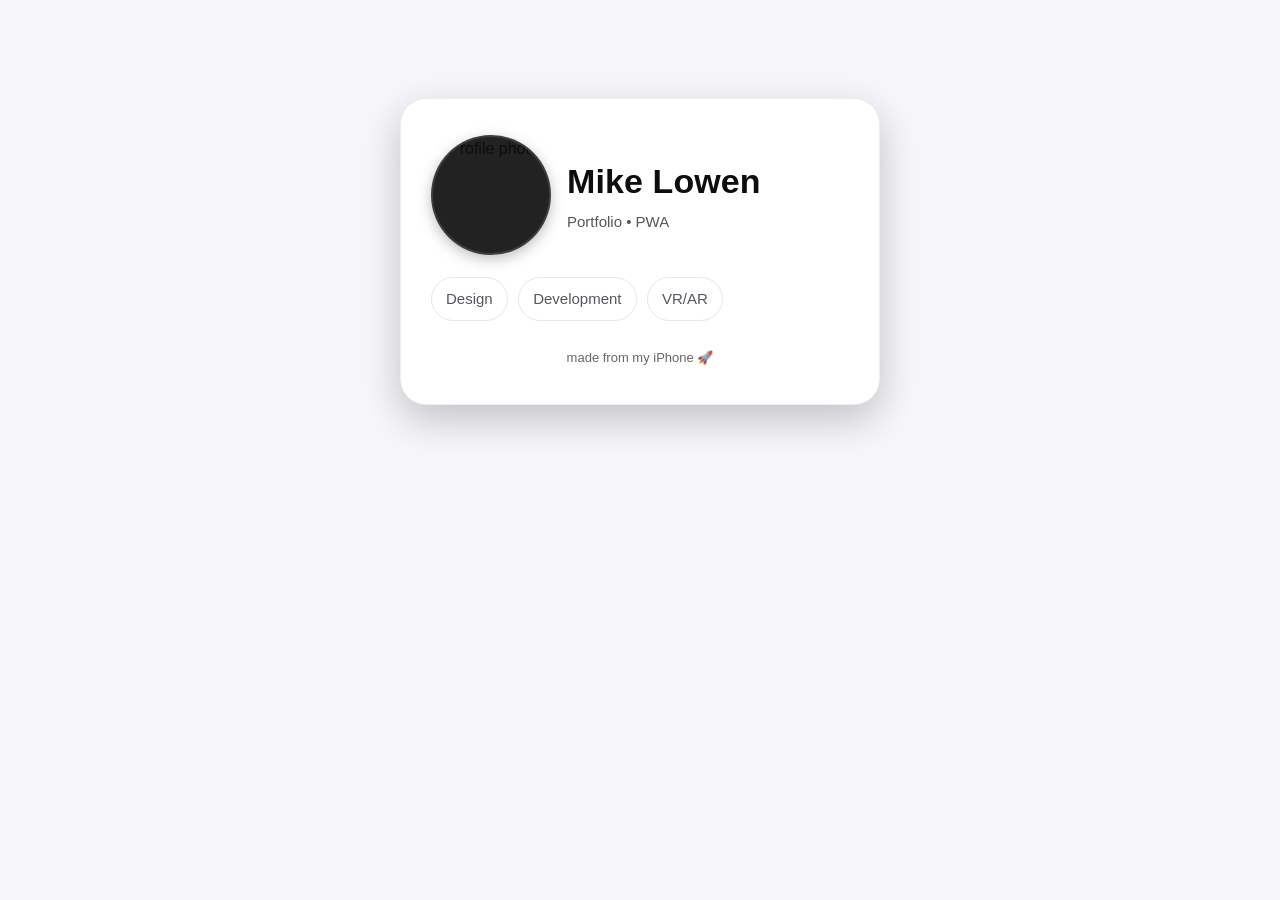
==== index.html @ 19950a80 "Deploy from private source: f6f9d4201c71a9c681196757e94d5c5327bf3a88" ====
<!doctype html>
<html lang="en">
<meta charset="utf-8">
<meta name="viewport" content="width=device-width, initial-scale=1, viewport-fit=cover, maximum-scale=1, user-scalable=no">
<meta name="theme-color" media="(prefers-color-scheme: dark)" content="#0c0c0e">
<meta name="theme-color" media="(prefers-color-scheme: light)" content="#f7f7fb">
<link rel="manifest" href="manifest.webmanifest">
<title>Mike Lowen — Portfolio</title>
<style>
  :root{ --bg:#0c0c0e; --fg:#ffffff; --muted:#b8b8bd; --card:#141418; --accent:#0a84ff; }
  @media (prefers-color-scheme: light){
    :root{ --bg:#f7f7fb; --fg:#0d0d10; --muted:#55565e; --card:#ffffff; --accent:#0a84ff; }
  }
  *{ box-sizing:border-box }
  html{ background:var(--bg); }

  body{
    margin:0;
    background:var(--bg); color:var(--fg);
    font:16px ui-sans-serif, -apple-system, BlinkMacSystemFont, "Segoe UI", Roboto, Arial, system-ui;
    -webkit-font-smoothing:antialiased; line-height:1.45;

    min-height:100svh;
    padding:24px;
    padding-top:calc(24px + env(safe-area-inset-top));
    padding-left: max(24px, env(safe-area-inset-left));
    padding-right: max(24px, env(safe-area-inset-right));

    display:flex;
    justify-content:flex-start;   /* mobile: left-aligned */
    align-items:center;
  }
  .wrap{
    width:100%; max-width:480px; background:var(--card);
    border:1px solid rgba(128,128,160,.14); border-radius:20px;
    padding:28px 22px; box-shadow:0 10px 30px rgba(0,0,0,.25);
    margin-top:8px;
  }
  header{ display:flex; align-items:center; gap:16px; }
  .pfp{
    width:96px; height:96px; border-radius:50%; overflow:hidden; flex:0 0 auto;
    border:2px solid rgba(255,255,255,.12); box-shadow:0 4px 14px rgba(0,0,0,.25);
    background:#222; position:relative;
  }
  .pfp img{ width:100%; height:100%; object-fit:cover; display:block; }
  h1{ margin:0 0 4px; font-size:28px; letter-spacing:.2px }
  .tag{ color:var(--muted); font-size:14px }
  main{ margin-top:18px; }
  .chip{
    display:inline-block; padding:8px 12px; border-radius:999px; border:1px solid rgba(128,128,160,.2);
    margin:4px 6px 0 0; font-size:13px; color:var(--muted);
  }
  footer{ margin-top:22px; font-size:12px; color:var(--muted); text-align:center; opacity:.9; }

  /* Toast */
  .toast {
    display:none; 
    position:fixed; 
    left:50%; 
    bottom:20px; 
    transform:translateX(-50%);
    background:var(--card); 
    border:1px solid rgba(128,128,160,.25);
    padding:10px 12px; 
    border-radius:12px; 
    gap:10px; 
    align-items:center; 
    box-shadow:0 8px 20px rgba(0,0,0,.25);
    z-index: 10;
  }
  .toast button { 
    border:1px solid rgba(128,128,160,.25); 
    border-radius:10px; 
    padding:6px 10px; 
    background:transparent; 
    color:var(--fg);
  }

  /* --- Responsive layout & sizing --- */

  /* ≥ 768px: tablets / small laptops */
  @media (min-width: 768px) {
    body{
      justify-content: center;     /* center horizontally */
      align-items: flex-start;     /* keep it near the top */
      padding-top: 8vh;            /* nicer top spacing */
    }
    .wrap{
      width: min(92vw, 720px);
      padding: 32px 26px;
      border-radius: 24px;
      box-shadow: 0 14px 40px rgba(0,0,0,.22);
    }
    .pfp{ width:108px; height:108px; }
    h1{ font-size: clamp(28px, 3.2vw, 36px); letter-spacing:.1px; }
    .tag{ font-size:15px; }
    .chip{ font-size:14px; padding:9px 13px; }
    footer{ font-size:13px; margin-top:28px; }
  }

  /* ≥ 1200px: desktops */
  @media (min-width: 1200px) {
    body{ padding-top: 10vh; }
    .wrap{
      width: min(70vw, 820px);
      padding: 36px 30px;
      border-radius: 26px;
    }
    .pfp{ width:120px; height:120px; }
    h1{ font-size: clamp(34px, 2.6vw, 44px); }
    .chip{ font-size:15px; padding:10px 14px; }
  }

  /* ≤ 360px: extra-small phones */
  @media (max-width: 360px) {
    .wrap{
      padding: 22px 16px;
      border-radius: 18px;
    }
    .pfp{ width:80px; height:80px; }
    h1{ font-size: 24px; }
    .chip{ font-size:12px; padding:6px 10px; }
  }

  /* ≥ 800px height: tall phones (better top spacing) */
  @media (min-height: 800px) and (max-width: 767px) {
    body{ align-items: flex-start; padding-top: 12vh; }
  }
</style>

<body>
  <div class="wrap">
    <header>
      <div class="pfp">
        <img id="avatar" alt="Profile photo" referrerpolicy="no-referrer">
      </div>
      <div>
        <h1 id="name">Mike Lowen</h1>
        <div class="tag">Portfolio • PWA</div>
      </div>
    </header>

    <main>
      <span class="chip">Design</span>
      <span class="chip">Development</span>
      <span class="chip">VR/AR</span>
    </main>

    <footer>made from my iPhone 🚀</footer>
  </div>

  <div class="toast" id="updateToast" role="status" aria-live="polite">
    <span>New version available</span>
    <button id="updateBtn">Refresh</button>
  </div>

  <script>
    // ===== CONFIG =====
    const NAME = "Mike Lowen";
    const GRAVATAR_HASH = "cc7ae6a74f8222e00dcd8418af47371c"; // precomputed MD5 of email

    document.title = NAME + " — Portfolio";
    document.getElementById('name').textContent = NAME;

    // Set avatar from Gravatar (no email in source)
    (function () {
      const url = `https://www.gravatar.com/avatar/${GRAVATAR_HASH}?s=512&d=identicon`;
      document.getElementById('avatar').src = url;
    })();

    // Register service worker (update prompt logic below)
    if ('serviceWorker' in navigator) {
      navigator.serviceWorker.register('./service-worker.js').then(reg => {
        // Show "update available" toast when a new SW is installed
        function showUpdateToast() {
          const t = document.getElementById('updateToast');
          t.style.display = 'flex';
          document.getElementById('updateBtn').onclick = () => {
            reg.waiting?.postMessage({ type: 'SKIP_WAITING' });
          };
        }
        reg.add
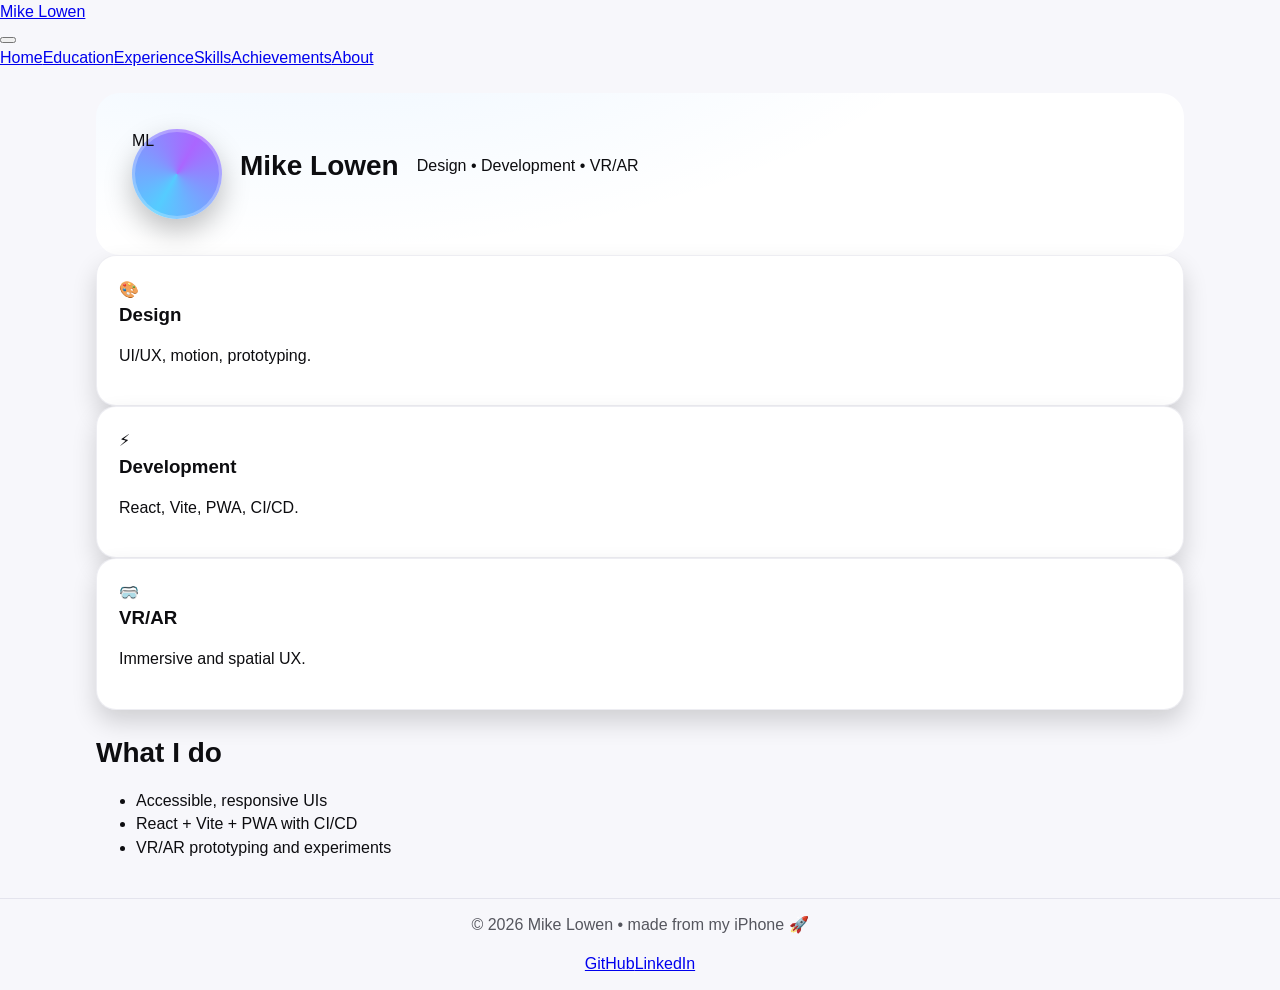
==== commit 3cc1be89: "Deploy (Vite build) from 58072fea734576249e6b46acc7a54f78f83b2f42" ====
--- a/index.html
+++ b/index.html
@@ -1,182 +1,16 @@
 <!doctype html>
 <html lang="en">
-<meta charset="utf-8">
-<meta name="viewport" content="width=device-width, initial-scale=1, viewport-fit=cover, maximum-scale=1, user-scalable=no">
-<meta name="theme-color" media="(prefers-color-scheme: dark)" content="#0c0c0e">
-<meta name="theme-color" media="(prefers-color-scheme: light)" content="#f7f7fb">
-<link rel="manifest" href="manifest.webmanifest">
-<title>Mike Lowen — Portfolio</title>
-<style>
-  :root{ --bg:#0c0c0e; --fg:#ffffff; --muted:#b8b8bd; --card:#141418; --accent:#0a84ff; }
-  @media (prefers-color-scheme: light){
-    :root{ --bg:#f7f7fb; --fg:#0d0d10; --muted:#55565e; --card:#ffffff; --accent:#0a84ff; }
-  }
-  *{ box-sizing:border-box }
-  html{ background:var(--bg); }
-
-  body{
-    margin:0;
-    background:var(--bg); color:var(--fg);
-    font:16px ui-sans-serif, -apple-system, BlinkMacSystemFont, "Segoe UI", Roboto, Arial, system-ui;
-    -webkit-font-smoothing:antialiased; line-height:1.45;
-
-    min-height:100svh;
-    padding:24px;
-    padding-top:calc(24px + env(safe-area-inset-top));
-    padding-left: max(24px, env(safe-area-inset-left));
-    padding-right: max(24px, env(safe-area-inset-right));
-
-    display:flex;
-    justify-content:flex-start;   /* mobile: left-aligned */
-    align-items:center;
-  }
-  .wrap{
-    width:100%; max-width:480px; background:var(--card);
-    border:1px solid rgba(128,128,160,.14); border-radius:20px;
-    padding:28px 22px; box-shadow:0 10px 30px rgba(0,0,0,.25);
-    margin-top:8px;
-  }
-  header{ display:flex; align-items:center; gap:16px; }
-  .pfp{
-    width:96px; height:96px; border-radius:50%; overflow:hidden; flex:0 0 auto;
-    border:2px solid rgba(255,255,255,.12); box-shadow:0 4px 14px rgba(0,0,0,.25);
-    background:#222; position:relative;
-  }
-  .pfp img{ width:100%; height:100%; object-fit:cover; display:block; }
-  h1{ margin:0 0 4px; font-size:28px; letter-spacing:.2px }
-  .tag{ color:var(--muted); font-size:14px }
-  main{ margin-top:18px; }
-  .chip{
-    display:inline-block; padding:8px 12px; border-radius:999px; border:1px solid rgba(128,128,160,.2);
-    margin:4px 6px 0 0; font-size:13px; color:var(--muted);
-  }
-  footer{ margin-top:22px; font-size:12px; color:var(--muted); text-align:center; opacity:.9; }
-
-  /* Toast */
-  .toast {
-    display:none; 
-    position:fixed; 
-    left:50%; 
-    bottom:20px; 
-    transform:translateX(-50%);
-    background:var(--card); 
-    border:1px solid rgba(128,128,160,.25);
-    padding:10px 12px; 
-    border-radius:12px; 
-    gap:10px; 
-    align-items:center; 
-    box-shadow:0 8px 20px rgba(0,0,0,.25);
-    z-index: 10;
-  }
-  .toast button { 
-    border:1px solid rgba(128,128,160,.25); 
-    border-radius:10px; 
-    padding:6px 10px; 
-    background:transparent; 
-    color:var(--fg);
-  }
-
-  /* --- Responsive layout & sizing --- */
-
-  /* ≥ 768px: tablets / small laptops */
-  @media (min-width: 768px) {
-    body{
-      justify-content: center;     /* center horizontally */
-      align-items: flex-start;     /* keep it near the top */
-      padding-top: 8vh;            /* nicer top spacing */
-    }
-    .wrap{
-      width: min(92vw, 720px);
-      padding: 32px 26px;
-      border-radius: 24px;
-      box-shadow: 0 14px 40px rgba(0,0,0,.22);
-    }
-    .pfp{ width:108px; height:108px; }
-    h1{ font-size: clamp(28px, 3.2vw, 36px); letter-spacing:.1px; }
-    .tag{ font-size:15px; }
-    .chip{ font-size:14px; padding:9px 13px; }
-    footer{ font-size:13px; margin-top:28px; }
-  }
-
-  /* ≥ 1200px: desktops */
-  @media (min-width: 1200px) {
-    body{ padding-top: 10vh; }
-    .wrap{
-      width: min(70vw, 820px);
-      padding: 36px 30px;
-      border-radius: 26px;
-    }
-    .pfp{ width:120px; height:120px; }
-    h1{ font-size: clamp(34px, 2.6vw, 44px); }
-    .chip{ font-size:15px; padding:10px 14px; }
-  }
-
-  /* ≤ 360px: extra-small phones */
-  @media (max-width: 360px) {
-    .wrap{
-      padding: 22px 16px;
-      border-radius: 18px;
-    }
-    .pfp{ width:80px; height:80px; }
-    h1{ font-size: 24px; }
-    .chip{ font-size:12px; padding:6px 10px; }
-  }
-
-  /* ≥ 800px height: tall phones (better top spacing) */
-  @media (min-height: 800px) and (max-width: 767px) {
-    body{ align-items: flex-start; padding-top: 12vh; }
-  }
-</style>
-
-<body>
-  <div class="wrap">
-    <header>
-      <div class="pfp">
-        <img id="avatar" alt="Profile photo" referrerpolicy="no-referrer">
-      </div>
-      <div>
-        <h1 id="name">Mike Lowen</h1>
-        <div class="tag">Portfolio • PWA</div>
-      </div>
-    </header>
-
-    <main>
-      <span class="chip">Design</span>
-      <span class="chip">Development</span>
-      <span class="chip">VR/AR</span>
-    </main>
-
-    <footer>made from my iPhone 🚀</footer>
-  </div>
-
-  <div class="toast" id="updateToast" role="status" aria-live="polite">
-    <span>New version available</span>
-    <button id="updateBtn">Refresh</button>
-  </div>
-
-  <script>
-    // ===== CONFIG =====
-    const NAME = "Mike Lowen";
-    const GRAVATAR_HASH = "cc7ae6a74f8222e00dcd8418af47371c"; // precomputed MD5 of email
-
-    document.title = NAME + " — Portfolio";
-    document.getElementById('name').textContent = NAME;
-
-    // Set avatar from Gravatar (no email in source)
-    (function () {
-      const url = `https://www.gravatar.com/avatar/${GRAVATAR_HASH}?s=512&d=identicon`;
-      document.getElementById('avatar').src = url;
-    })();
-
-    // Register service worker (update prompt logic below)
-    if ('serviceWorker' in navigator) {
-      navigator.serviceWorker.register('./service-worker.js').then(reg => {
-        // Show "update available" toast when a new SW is installed
-        function showUpdateToast() {
-          const t = document.getElementById('updateToast');
-          t.style.display = 'flex';
-          document.getElementById('updateBtn').onclick = () => {
-            reg.waiting?.postMessage({ type: 'SKIP_WAITING' });
-          };
-        }
-        reg.add
+  <head>
+    <meta charset="UTF-8" />
+    <meta name="viewport" content="width=device-width, initial-scale=1, viewport-fit=cover, maximum-scale=1, user-scalable=no" />
+    <meta name="theme-color" media="(prefers-color-scheme: dark)" content="#0c0c0e" />
+    <meta name="theme-color" media="(prefers-color-scheme: light)" content="#f7f7fb" />
+    <link rel="icon" href="/favicon.svg" type="image/svg+xml" />
+    <title>Mike Lowen — Portfolio</title>
+    <script type="module" crossorigin src="/assets/index-CCCHYTwJ.js"></script>
+    <link rel="stylesheet" crossorigin href="/assets/index-DVGrbCu_.css">
+  <link rel="manifest" href="/manifest.webmanifest"></head>
+  <body>
+    <div id="root"></div>
+  </body>
+</html>
--- a/assets/index-DVGrbCu_.css
+++ b/assets/index-DVGrbCu_.css
@@ -0,0 +1 @@
+[data-aos][data-aos][data-aos-duration="50"],body[data-aos-duration="50"] [data-aos]{transition-duration:50ms}[data-aos][data-aos][data-aos-delay="50"],body[data-aos-delay="50"] [data-aos]{transition-delay:0}[data-aos][data-aos][data-aos-delay="50"].aos-animate,body[data-aos-delay="50"] [data-aos].aos-animate{transition-delay:50ms}[data-aos][data-aos][data-aos-duration="100"],body[data-aos-duration="100"] [data-aos]{transition-duration:.1s}[data-aos][data-aos][data-aos-delay="100"],body[data-aos-delay="100"] [data-aos]{transition-delay:0}[data-aos][data-aos][data-aos-delay="100"].aos-animate,body[data-aos-delay="100"] [data-aos].aos-animate{transition-delay:.1s}[data-aos][data-aos][data-aos-duration="150"],body[data-aos-duration="150"] [data-aos]{transition-duration:.15s}[data-aos][data-aos][data-aos-delay="150"],body[data-aos-delay="150"] [data-aos]{transition-delay:0}[data-aos][data-aos][data-aos-delay="150"].aos-animate,body[data-aos-delay="150"] [data-aos].aos-animate{transition-delay:.15s}[data-aos][data-aos][data-aos-duration="200"],body[data-aos-duration="200"] [data-aos]{transition-duration:.2s}[data-aos][data-aos][data-aos-delay="200"],body[data-aos-delay="200"] [data-aos]{transition-delay:0}[data-aos][data-aos][data-aos-delay="200"].aos-animate,body[data-aos-delay="200"] [data-aos].aos-animate{transition-delay:.2s}[data-aos][data-aos][data-aos-duration="250"],body[data-aos-duration="250"] [data-aos]{transition-duration:.25s}[data-aos][data-aos][data-aos-delay="250"],body[data-aos-delay="250"] [data-aos]{transition-delay:0}[data-aos][data-aos][data-aos-delay="250"].aos-animate,body[data-aos-delay="250"] [data-aos].aos-animate{transition-delay:.25s}[data-aos][data-aos][data-aos-duration="300"],body[data-aos-duration="300"] [data-aos]{transition-duration:.3s}[data-aos][data-aos][data-aos-delay="300"],body[data-aos-delay="300"] [data-aos]{transition-delay:0}[data-aos][data-aos][data-aos-delay="300"].aos-animate,body[data-aos-delay="300"] [data-aos].aos-animate{transition-delay:.3s}[data-aos][data-aos][data-aos-duration="350"],body[data-aos-duration="350"] [data-aos]{transition-duration:.35s}[data-aos][data-aos][data-aos-delay="350"],body[data-aos-delay="350"] [data-aos]{transition-delay:0}[data-aos][data-aos][data-aos-delay="350"].aos-animate,body[data-aos-delay="350"] [data-aos].aos-animate{transition-delay:.35s}[data-aos][data-aos][data-aos-duration="400"],body[data-aos-duration="400"] [data-aos]{transition-duration:.4s}[data-aos][data-aos][data-aos-delay="400"],body[data-aos-delay="400"] [data-aos]{transition-delay:0}[data-aos][data-aos][data-aos-delay="400"].aos-animate,body[data-aos-delay="400"] [data-aos].aos-animate{transition-delay:.4s}[data-aos][data-aos][data-aos-duration="450"],body[data-aos-duration="450"] [data-aos]{transition-duration:.45s}[data-aos][data-aos][data-aos-delay="450"],body[data-aos-delay="450"] [data-aos]{transition-delay:0}[data-aos][data-aos][data-aos-delay="450"].aos-animate,body[data-aos-delay="450"] [data-aos].aos-animate{transition-delay:.45s}[data-aos][data-aos][data-aos-duration="500"],body[data-aos-duration="500"] [data-aos]{transition-duration:.5s}[data-aos][data-aos][data-aos-delay="500"],body[data-aos-delay="500"] [data-aos]{transition-delay:0}[data-aos][data-aos][data-aos-delay="500"].aos-animate,body[data-aos-delay="500"] [data-aos].aos-animate{transition-delay:.5s}[data-aos][data-aos][data-aos-duration="550"],body[data-aos-duration="550"] [data-aos]{transition-duration:.55s}[data-aos][data-aos][data-aos-delay="550"],body[data-aos-delay="550"] [data-aos]{transition-delay:0}[data-aos][data-aos][data-aos-delay="550"].aos-animate,body[data-aos-delay="550"] [data-aos].aos-animate{transition-delay:.55s}[data-aos][data-aos][data-aos-duration="600"],body[data-aos-duration="600"] [data-aos]{transition-duration:.6s}[data-aos][data-aos][data-aos-delay="600"],body[data-aos-delay="600"] [data-aos]{transition-delay:0}[data-aos][data-aos][data-aos-delay="600"].aos-animate,body[data-aos-delay="600"] [data-aos].aos-animate{transition-delay:.6s}[data-aos][data-aos][data-aos-duration="650"],body[data-aos-duration="650"] [data-aos]{transition-duration:.65s}[data-aos][data-aos][data-aos-delay="650"],body[data-aos-delay="650"] [data-aos]{transition-delay:0}[data-aos][data-aos][data-aos-delay="650"].aos-animate,body[data-aos-delay="650"] [data-aos].aos-animate{transition-delay:.65s}[data-aos][data-aos][data-aos-duration="700"],body[data-aos-duration="700"] [data-aos]{transition-duration:.7s}[data-aos][data-aos][data-aos-delay="700"],body[data-aos-delay="700"] [data-aos]{transition-delay:0}[data-aos][data-aos][data-aos-delay="700"].aos-animate,body[data-aos-delay="700"] [data-aos].aos-animate{transition-delay:.7s}[data-aos][data-aos][data-aos-duration="750"],body[data-aos-duration="750"] [data-aos]{transition-duration:.75s}[data-aos][data-aos][data-aos-delay="750"],body[data-aos-delay="750"] [data-aos]{transition-delay:0}[data-aos][data-aos][data-aos-delay="750"].aos-animate,body[data-aos-delay="750"] [data-aos].aos-animate{transition-delay:.75s}[data-aos][data-aos][data-aos-duration="800"],body[data-aos-duration="800"] [data-aos]{transition-duration:.8s}[data-aos][data-aos][data-aos-delay="800"],body[data-aos-delay="800"] [data-aos]{transition-delay:0}[data-aos][data-aos][data-aos-delay="800"].aos-animate,body[data-aos-delay="800"] [data-aos].aos-animate{transition-delay:.8s}[data-aos][data-aos][data-aos-duration="850"],body[data-aos-duration="850"] [data-aos]{transition-duration:.85s}[data-aos][data-aos][data-aos-delay="850"],body[data-aos-delay="850"] [data-aos]{transition-delay:0}[data-aos][data-aos][data-aos-delay="850"].aos-animate,body[data-aos-delay="850"] [data-aos].aos-animate{transition-delay:.85s}[data-aos][data-aos][data-aos-duration="900"],body[data-aos-duration="900"] [data-aos]{transition-duration:.9s}[data-aos][data-aos][data-aos-delay="900"],body[data-aos-delay="900"] [data-aos]{transition-delay:0}[data-aos][data-aos][data-aos-delay="900"].aos-animate,body[data-aos-delay="900"] [data-aos].aos-animate{transition-delay:.9s}[data-aos][data-aos][data-aos-duration="950"],body[data-aos-duration="950"] [data-aos]{transition-duration:.95s}[data-aos][data-aos][data-aos-delay="950"],body[data-aos-delay="950"] [data-aos]{transition-delay:0}[data-aos][data-aos][data-aos-delay="950"].aos-animate,body[data-aos-delay="950"] [data-aos].aos-animate{transition-delay:.95s}[data-aos][data-aos][data-aos-duration="1000"],body[data-aos-duration="1000"] [data-aos]{transition-duration:1s}[data-aos][data-aos][data-aos-delay="1000"],body[data-aos-delay="1000"] [data-aos]{transition-delay:0}[data-aos][data-aos][data-aos-delay="1000"].aos-animate,body[data-aos-delay="1000"] [data-aos].aos-animate{transition-delay:1s}[data-aos][data-aos][data-aos-duration="1050"],body[data-aos-duration="1050"] [data-aos]{transition-duration:1.05s}[data-aos][data-aos][data-aos-delay="1050"],body[data-aos-delay="1050"] [data-aos]{transition-delay:0}[data-aos][data-aos][data-aos-delay="1050"].aos-animate,body[data-aos-delay="1050"] [data-aos].aos-animate{transition-delay:1.05s}[data-aos][data-aos][data-aos-duration="1100"],body[data-aos-duration="1100"] [data-aos]{transition-duration:1.1s}[data-aos][data-aos][data-aos-delay="1100"],body[data-aos-delay="1100"] [data-aos]{transition-delay:0}[data-aos][data-aos][data-aos-delay="1100"].aos-animate,body[data-aos-delay="1100"] [data-aos].aos-animate{transition-delay:1.1s}[data-aos][data-aos][data-aos-duration="1150"],body[data-aos-duration="1150"] [data-aos]{transition-duration:1.15s}[data-aos][data-aos][data-aos-delay="1150"],body[data-aos-delay="1150"] [data-aos]{transition-delay:0}[data-aos][data-aos][data-aos-delay="1150"].aos-animate,body[data-aos-delay="1150"] [data-aos].aos-animate{transition-delay:1.15s}[data-aos][data-aos][data-aos-duration="1200"],body[data-aos-duration="1200"] [data-aos]{transition-duration:1.2s}[data-aos][data-aos][data-aos-delay="1200"],body[data-aos-delay="1200"] [data-aos]{transition-delay:0}[data-aos][data-aos][data-aos-delay="1200"].aos-animate,body[data-aos-delay="1200"] [data-aos].aos-animate{transition-delay:1.2s}[data-aos][data-aos][data-aos-duration="1250"],body[data-aos-duration="1250"] [data-aos]{transition-duration:1.25s}[data-aos][data-aos][data-aos-delay="1250"],body[data-aos-delay="1250"] [data-aos]{transition-delay:0}[data-aos][data-aos][data-aos-delay="1250"].aos-animate,body[data-aos-delay="1250"] [data-aos].aos-animate{transition-delay:1.25s}[data-aos][data-aos][data-aos-duration="1300"],body[data-aos-duration="1300"] [data-aos]{transition-duration:1.3s}[data-aos][data-aos][data-aos-delay="1300"],body[data-aos-delay="1300"] [data-aos]{transition-delay:0}[data-aos][data-aos][data-aos-delay="1300"].aos-animate,body[data-aos-delay="1300"] [data-aos].aos-animate{transition-delay:1.3s}[data-aos][data-aos][data-aos-duration="1350"],body[data-aos-duration="1350"] [data-aos]{transition-duration:1.35s}[data-aos][data-aos][data-aos-delay="1350"],body[data-aos-delay="1350"] [data-aos]{transition-delay:0}[data-aos][data-aos][data-aos-delay="1350"].aos-animate,body[data-aos-delay="1350"] [data-aos].aos-animate{transition-delay:1.35s}[data-aos][data-aos][data-aos-duration="1400"],body[data-aos-duration="1400"] [data-aos]{transition-duration:1.4s}[data-aos][data-aos][data-aos-delay="1400"],body[data-aos-delay="1400"] [data-aos]{transition-delay:0}[data-aos][data-aos][data-aos-delay="1400"].aos-animate,body[data-aos-delay="1400"] [data-aos].aos-animate{transition-delay:1.4s}[data-aos][data-aos][data-aos-duration="1450"],body[data-aos-duration="1450"] [data-aos]{transition-duration:1.45s}[data-aos][data-aos][data-aos-delay="1450"],body[data-aos-delay="1450"] [data-aos]{transition-delay:0}[data-aos][data-aos][data-aos-delay="1450"].aos-animate,body[data-aos-delay="1450"] [data-aos].aos-animate{transition-delay:1.45s}[data-aos][data-aos][data-aos-duration="1500"],body[data-aos-duration="1500"] [data-aos]{transition-duration:1.5s}[data-aos][data-aos][data-aos-delay="1500"],body[data-aos-delay="1500"] [data-aos]{transition-delay:0}[data-aos][data-aos][data-aos-delay="1500"].aos-animate,body[data-aos-delay="1500"] [data-aos].aos-animate{transition-delay:1.5s}[data-aos][data-aos][data-aos-duration="1550"],body[data-aos-duration="1550"] [data-aos]{transition-duration:1.55s}[data-aos][data-aos][data-aos-delay="1550"],body[data-aos-delay="1550"] [data-aos]{transition-delay:0}[data-aos][data-aos][data-aos-delay="1550"].aos-animate,body[data-aos-delay="1550"] [data-aos].aos-animate{transition-delay:1.55s}[data-aos][data-aos][data-aos-duration="1600"],body[data-aos-duration="1600"] [data-aos]{transition-duration:1.6s}[data-aos][data-aos][data-aos-delay="1600"],body[data-aos-delay="1600"] [data-aos]{transition-delay:0}[data-aos][data-aos][data-aos-delay="1600"].aos-animate,body[data-aos-delay="1600"] [data-aos].aos-animate{transition-delay:1.6s}[data-aos][data-aos][data-aos-duration="1650"],body[data-aos-duration="1650"] [data-aos]{transition-duration:1.65s}[data-aos][data-aos][data-aos-delay="1650"],body[data-aos-delay="1650"] [data-aos]{transition-delay:0}[data-aos][data-aos][data-aos-delay="1650"].aos-animate,body[data-aos-delay="1650"] [data-aos].aos-animate{transition-delay:1.65s}[data-aos][data-aos][data-aos-duration="1700"],body[data-aos-duration="1700"] [data-aos]{transition-duration:1.7s}[data-aos][data-aos][data-aos-delay="1700"],body[data-aos-delay="1700"] [data-aos]{transition-delay:0}[data-aos][data-aos][data-aos-delay="1700"].aos-animate,body[data-aos-delay="1700"] [data-aos].aos-animate{transition-delay:1.7s}[data-aos][data-aos][data-aos-duration="1750"],body[data-aos-duration="1750"] [data-aos]{transition-duration:1.75s}[data-aos][data-aos][data-aos-delay="1750"],body[data-aos-delay="1750"] [data-aos]{transition-delay:0}[data-aos][data-aos][data-aos-delay="1750"].aos-animate,body[data-aos-delay="1750"] [data-aos].aos-animate{transition-delay:1.75s}[data-aos][data-aos][data-aos-duration="1800"],body[data-aos-duration="1800"] [data-aos]{transition-duration:1.8s}[data-aos][data-aos][data-aos-delay="1800"],body[data-aos-delay="1800"] [data-aos]{transition-delay:0}[data-aos][data-aos][data-aos-delay="1800"].aos-animate,body[data-aos-delay="1800"] [data-aos].aos-animate{transition-delay:1.8s}[data-aos][data-aos][data-aos-duration="1850"],body[data-aos-duration="1850"] [data-aos]{transition-duration:1.85s}[data-aos][data-aos][data-aos-delay="1850"],body[data-aos-delay="1850"] [data-aos]{transition-delay:0}[data-aos][data-aos][data-aos-delay="1850"].aos-animate,body[data-aos-delay="1850"] [data-aos].aos-animate{transition-delay:1.85s}[data-aos][data-aos][data-aos-duration="1900"],body[data-aos-duration="1900"] [data-aos]{transition-duration:1.9s}[data-aos][data-aos][data-aos-delay="1900"],body[data-aos-delay="1900"] [data-aos]{transition-delay:0}[data-aos][data-aos][data-aos-delay="1900"].aos-animate,body[data-aos-delay="1900"] [data-aos].aos-animate{transition-delay:1.9s}[data-aos][data-aos][data-aos-duration="1950"],body[data-aos-duration="1950"] [data-aos]{transition-duration:1.95s}[data-aos][data-aos][data-aos-delay="1950"],body[data-aos-delay="1950"] [data-aos]{transition-delay:0}[data-aos][data-aos][data-aos-delay="1950"].aos-animate,body[data-aos-delay="1950"] [data-aos].aos-animate{transition-delay:1.95s}[data-aos][data-aos][data-aos-duration="2000"],body[data-aos-duration="2000"] [data-aos]{transition-duration:2s}[data-aos][data-aos][data-aos-delay="2000"],body[data-aos-delay="2000"] [data-aos]{transition-delay:0}[data-aos][data-aos][data-aos-delay="2000"].aos-animate,body[data-aos-delay="2000"] [data-aos].aos-animate{transition-delay:2s}[data-aos][data-aos][data-aos-duration="2050"],body[data-aos-duration="2050"] [data-aos]{transition-duration:2.05s}[data-aos][data-aos][data-aos-delay="2050"],body[data-aos-delay="2050"] [data-aos]{transition-delay:0}[data-aos][data-aos][data-aos-delay="2050"].aos-animate,body[data-aos-delay="2050"] [data-aos].aos-animate{transition-delay:2.05s}[data-aos][data-aos][data-aos-duration="2100"],body[data-aos-duration="2100"] [data-aos]{transition-duration:2.1s}[data-aos][data-aos][data-aos-delay="2100"],body[data-aos-delay="2100"] [data-aos]{transition-delay:0}[data-aos][data-aos][data-aos-delay="2100"].aos-animate,body[data-aos-delay="2100"] [data-aos].aos-animate{transition-delay:2.1s}[data-aos][data-aos][data-aos-duration="2150"],body[data-aos-duration="2150"] [data-aos]{transition-duration:2.15s}[data-aos][data-aos][data-aos-delay="2150"],body[data-aos-delay="2150"] [data-aos]{transition-delay:0}[data-aos][data-aos][data-aos-delay="2150"].aos-animate,body[data-aos-delay="2150"] [data-aos].aos-animate{transition-delay:2.15s}[data-aos][data-aos][data-aos-duration="2200"],body[data-aos-duration="2200"] [data-aos]{transition-duration:2.2s}[data-aos][data-aos][data-aos-delay="2200"],body[data-aos-delay="2200"] [data-aos]{transition-delay:0}[data-aos][data-aos][data-aos-delay="2200"].aos-animate,body[data-aos-delay="2200"] [data-aos].aos-animate{transition-delay:2.2s}[data-aos][data-aos][data-aos-duration="2250"],body[data-aos-duration="2250"] [data-aos]{transition-duration:2.25s}[data-aos][data-aos][data-aos-delay="2250"],body[data-aos-delay="2250"] [data-aos]{transition-delay:0}[data-aos][data-aos][data-aos-delay="2250"].aos-animate,body[data-aos-delay="2250"] [data-aos].aos-animate{transition-delay:2.25s}[data-aos][data-aos][data-aos-duration="2300"],body[data-aos-duration="2300"] [data-aos]{transition-duration:2.3s}[data-aos][data-aos][data-aos-delay="2300"],body[data-aos-delay="2300"] [data-aos]{transition-delay:0}[data-aos][data-aos][data-aos-delay="2300"].aos-animate,body[data-aos-delay="2300"] [data-aos].aos-animate{transition-delay:2.3s}[data-aos][data-aos][data-aos-duration="2350"],body[data-aos-duration="2350"] [data-aos]{transition-duration:2.35s}[data-aos][data-aos][data-aos-delay="2350"],body[data-aos-delay="2350"] [data-aos]{transition-delay:0}[data-aos][data-aos][data-aos-delay="2350"].aos-animate,body[data-aos-delay="2350"] [data-aos].aos-animate{transition-delay:2.35s}[data-aos][data-aos][data-aos-duration="2400"],body[data-aos-duration="2400"] [data-aos]{transition-duration:2.4s}[data-aos][data-aos][data-aos-delay="2400"],body[data-aos-delay="2400"] [data-aos]{transition-delay:0}[data-aos][data-aos][data-aos-delay="2400"].aos-animate,body[data-aos-delay="2400"] [data-aos].aos-animate{transition-delay:2.4s}[data-aos][data-aos][data-aos-duration="2450"],body[data-aos-duration="2450"] [data-aos]{transition-duration:2.45s}[data-aos][data-aos][data-aos-delay="2450"],body[data-aos-delay="2450"] [data-aos]{transition-delay:0}[data-aos][data-aos][data-aos-delay="2450"].aos-animate,body[data-aos-delay="2450"] [data-aos].aos-animate{transition-delay:2.45s}[data-aos][data-aos][data-aos-duration="2500"],body[data-aos-duration="2500"] [data-aos]{transition-duration:2.5s}[data-aos][data-aos][data-aos-delay="2500"],body[data-aos-delay="2500"] [data-aos]{transition-delay:0}[data-aos][data-aos][data-aos-delay="2500"].aos-animate,body[data-aos-delay="2500"] [data-aos].aos-animate{transition-delay:2.5s}[data-aos][data-aos][data-aos-duration="2550"],body[data-aos-duration="2550"] [data-aos]{transition-duration:2.55s}[data-aos][data-aos][data-aos-delay="2550"],body[data-aos-delay="2550"] [data-aos]{transition-delay:0}[data-aos][data-aos][data-aos-delay="2550"].aos-animate,body[data-aos-delay="2550"] [data-aos].aos-animate{transition-delay:2.55s}[data-aos][data-aos][data-aos-duration="2600"],body[data-aos-duration="2600"] [data-aos]{transition-duration:2.6s}[data-aos][data-aos][data-aos-delay="2600"],body[data-aos-delay="2600"] [data-aos]{transition-delay:0}[data-aos][data-aos][data-aos-delay="2600"].aos-animate,body[data-aos-delay="2600"] [data-aos].aos-animate{transition-delay:2.6s}[data-aos][data-aos][data-aos-duration="2650"],body[data-aos-duration="2650"] [data-aos]{transition-duration:2.65s}[data-aos][data-aos][data-aos-delay="2650"],body[data-aos-delay="2650"] [data-aos]{transition-delay:0}[data-aos][data-aos][data-aos-delay="2650"].aos-animate,body[data-aos-delay="2650"] [data-aos].aos-animate{transition-delay:2.65s}[data-aos][data-aos][data-aos-duration="2700"],body[data-aos-duration="2700"] [data-aos]{transition-duration:2.7s}[data-aos][data-aos][data-aos-delay="2700"],body[data-aos-delay="2700"] [data-aos]{transition-delay:0}[data-aos][data-aos][data-aos-delay="2700"].aos-animate,body[data-aos-delay="2700"] [data-aos].aos-animate{transition-delay:2.7s}[data-aos][data-aos][data-aos-duration="2750"],body[data-aos-duration="2750"] [data-aos]{transition-duration:2.75s}[data-aos][data-aos][data-aos-delay="2750"],body[data-aos-delay="2750"] [data-aos]{transition-delay:0}[data-aos][data-aos][data-aos-delay="2750"].aos-animate,body[data-aos-delay="2750"] [data-aos].aos-animate{transition-delay:2.75s}[data-aos][data-aos][data-aos-duration="2800"],body[data-aos-duration="2800"] [data-aos]{transition-duration:2.8s}[data-aos][data-aos][data-aos-delay="2800"],body[data-aos-delay="2800"] [data-aos]{transition-delay:0}[data-aos][data-aos][data-aos-delay="2800"].aos-animate,body[data-aos-delay="2800"] [data-aos].aos-animate{transition-delay:2.8s}[data-aos][data-aos][data-aos-duration="2850"],body[data-aos-duration="2850"] [data-aos]{transition-duration:2.85s}[data-aos][data-aos][data-aos-delay="2850"],body[data-aos-delay="2850"] [data-aos]{transition-delay:0}[data-aos][data-aos][data-aos-delay="2850"].aos-animate,body[data-aos-delay="2850"] [data-aos].aos-animate{transition-delay:2.85s}[data-aos][data-aos][data-aos-duration="2900"],body[data-aos-duration="2900"] [data-aos]{transition-duration:2.9s}[data-aos][data-aos][data-aos-delay="2900"],body[data-aos-delay="2900"] [data-aos]{transition-delay:0}[data-aos][data-aos][data-aos-delay="2900"].aos-animate,body[data-aos-delay="2900"] [data-aos].aos-animate{transition-delay:2.9s}[data-aos][data-aos][data-aos-duration="2950"],body[data-aos-duration="2950"] [data-aos]{transition-duration:2.95s}[data-aos][data-aos][data-aos-delay="2950"],body[data-aos-delay="2950"] [data-aos]{transition-delay:0}[data-aos][data-aos][data-aos-delay="2950"].aos-animate,body[data-aos-delay="2950"] [data-aos].aos-animate{transition-delay:2.95s}[data-aos][data-aos][data-aos-duration="3000"],body[data-aos-duration="3000"] [data-aos]{transition-duration:3s}[data-aos][data-aos][data-aos-delay="3000"],body[data-aos-delay="3000"] [data-aos]{transition-delay:0}[data-aos][data-aos][data-aos-delay="3000"].aos-animate,body[data-aos-delay="3000"] [data-aos].aos-animate{transition-delay:3s}[data-aos][data-aos][data-aos-easing=linear],body[data-aos-easing=linear] [data-aos]{transition-timing-function:cubic-bezier(.25,.25,.75,.75)}[data-aos][data-aos][data-aos-easing=ease],body[data-aos-easing=ease] [data-aos]{transition-timing-function:ease}[data-aos][data-aos][data-aos-easing=ease-in],body[data-aos-easing=ease-in] [data-aos]{transition-timing-function:ease-in}[data-aos][data-aos][data-aos-easing=ease-out],body[data-aos-easing=ease-out] [data-aos]{transition-timing-function:ease-out}[data-aos][data-aos][data-aos-easing=ease-in-out],body[data-aos-easing=ease-in-out] [data-aos]{transition-timing-function:ease-in-out}[data-aos][data-aos][data-aos-easing=ease-in-back],body[data-aos-easing=ease-in-back] [data-aos]{transition-timing-function:cubic-bezier(.6,-.28,.735,.045)}[data-aos][data-aos][data-aos-easing=ease-out-back],body[data-aos-easing=ease-out-back] [data-aos]{transition-timing-function:cubic-bezier(.175,.885,.32,1.275)}[data-aos][data-aos][data-aos-easing=ease-in-out-back],body[data-aos-easing=ease-in-out-back] [data-aos]{transition-timing-function:cubic-bezier(.68,-.55,.265,1.55)}[data-aos][data-aos][data-aos-easing=ease-in-sine],body[data-aos-easing=ease-in-sine] [data-aos]{transition-timing-function:cubic-bezier(.47,0,.745,.715)}[data-aos][data-aos][data-aos-easing=ease-out-sine],body[data-aos-easing=ease-out-sine] [data-aos]{transition-timing-function:cubic-bezier(.39,.575,.565,1)}[data-aos][data-aos][data-aos-easing=ease-in-out-sine],body[data-aos-easing=ease-in-out-sine] [data-aos]{transition-timing-function:cubic-bezier(.445,.05,.55,.95)}[data-aos][data-aos][data-aos-easing=ease-in-quad],body[data-aos-easing=ease-in-quad] [data-aos]{transition-timing-function:cubic-bezier(.55,.085,.68,.53)}[data-aos][data-aos][data-aos-easing=ease-out-quad],body[data-aos-easing=ease-out-quad] [data-aos]{transition-timing-function:cubic-bezier(.25,.46,.45,.94)}[data-aos][data-aos][data-aos-easing=ease-in-out-quad],body[data-aos-easing=ease-in-out-quad] [data-aos]{transition-timing-function:cubic-bezier(.455,.03,.515,.955)}[data-aos][data-aos][data-aos-easing=ease-in-cubic],body[data-aos-easing=ease-in-cubic] [data-aos]{transition-timing-function:cubic-bezier(.55,.085,.68,.53)}[data-aos][data-aos][data-aos-easing=ease-out-cubic],body[data-aos-easing=ease-out-cubic] [data-aos]{transition-timing-function:cubic-bezier(.25,.46,.45,.94)}[data-aos][data-aos][data-aos-easing=ease-in-out-cubic],body[data-aos-easing=ease-in-out-cubic] [data-aos]{transition-timing-function:cubic-bezier(.455,.03,.515,.955)}[data-aos][data-aos][data-aos-easing=ease-in-quart],body[data-aos-easing=ease-in-quart] [data-aos]{transition-timing-function:cubic-bezier(.55,.085,.68,.53)}[data-aos][data-aos][data-aos-easing=ease-out-quart],body[data-aos-easing=ease-out-quart] [data-aos]{transition-timing-function:cubic-bezier(.25,.46,.45,.94)}[data-aos][data-aos][data-aos-easing=ease-in-out-quart],body[data-aos-easing=ease-in-out-quart] [data-aos]{transition-timing-function:cubic-bezier(.455,.03,.515,.955)}[data-aos^=fade][data-aos^=fade]{opacity:0;transition-property:opacity,transform}[data-aos^=fade][data-aos^=fade].aos-animate{opacity:1;transform:translateZ(0)}[data-aos=fade-up]{transform:translate3d(0,100px,0)}[data-aos=fade-down]{transform:translate3d(0,-100px,0)}[data-aos=fade-right]{transform:translate3d(-100px,0,0)}[data-aos=fade-left]{transform:translate3d(100px,0,0)}[data-aos=fade-up-right]{transform:translate3d(-100px,100px,0)}[data-aos=fade-up-left]{transform:translate3d(100px,100px,0)}[data-aos=fade-down-right]{transform:translate3d(-100px,-100px,0)}[data-aos=fade-down-left]{transform:translate3d(100px,-100px,0)}[data-aos^=zoom][data-aos^=zoom]{opacity:0;transition-property:opacity,transform}[data-aos^=zoom][data-aos^=zoom].aos-animate{opacity:1;transform:translateZ(0) scale(1)}[data-aos=zoom-in]{transform:scale(.6)}[data-aos=zoom-in-up]{transform:translate3d(0,100px,0) scale(.6)}[data-aos=zoom-in-down]{transform:translate3d(0,-100px,0) scale(.6)}[data-aos=zoom-in-right]{transform:translate3d(-100px,0,0) scale(.6)}[data-aos=zoom-in-left]{transform:translate3d(100px,0,0) scale(.6)}[data-aos=zoom-out]{transform:scale(1.2)}[data-aos=zoom-out-up]{transform:translate3d(0,100px,0) scale(1.2)}[data-aos=zoom-out-down]{transform:translate3d(0,-100px,0) scale(1.2)}[data-aos=zoom-out-right]{transform:translate3d(-100px,0,0) scale(1.2)}[data-aos=zoom-out-left]{transform:translate3d(100px,0,0) scale(1.2)}[data-aos^=slide][data-aos^=slide]{transition-property:transform}[data-aos^=slide][data-aos^=slide].aos-animate{transform:translateZ(0)}[data-aos=slide-up]{transform:translate3d(0,100%,0)}[data-aos=slide-down]{transform:translate3d(0,-100%,0)}[data-aos=slide-right]{transform:translate3d(-100%,0,0)}[data-aos=slide-left]{transform:translate3d(100%,0,0)}[data-aos^=flip][data-aos^=flip]{backface-visibility:hidden;transition-property:transform}[data-aos=flip-left]{transform:perspective(2500px) rotateY(-100deg)}[data-aos=flip-left].aos-animate{transform:perspective(2500px) rotateY(0)}[data-aos=flip-right]{transform:perspective(2500px) rotateY(100deg)}[data-aos=flip-right].aos-animate{transform:perspective(2500px) rotateY(0)}[data-aos=flip-up]{transform:perspective(2500px) rotateX(-100deg)}[data-aos=flip-up].aos-animate{transform:perspective(2500px) rotateX(0)}[data-aos=flip-down]{transform:perspective(2500px) rotateX(100deg)}[data-aos=flip-down].aos-animate{transform:perspective(2500px) rotateX(0)}:root{--bg:#0c0c0e;--fg:#ffffff;--muted:#b8b8bd;--card:#141418;--accent:#0a84ff;--container:1120px;--space-1:8px;--space-2:12px;--space-3:16px;--space-4:24px;--space-5:32px;--space-6:48px}@media (prefers-color-scheme: light){:root{--bg:#f7f7fb;--fg:#0d0d10;--muted:#55565e;--card:#ffffff;--accent:#0a84ff}}*{box-sizing:border-box}html,body,#root{height:100%}html{background:var(--bg)}body{margin:0;background:var(--bg);color:var(--fg);font:16px ui-sans-serif,-apple-system,BlinkMacSystemFont,Segoe UI,Roboto,Arial,system-ui;-webkit-font-smoothing:antialiased;line-height:1.45;overflow-x:hidden}.site{min-height:100svh;display:flex;flex-direction:column;background:var(--bg)}.site-main{flex:1 0 auto;padding:clamp(16px,2.6vh,40px) 0}.section{max-width:var(--container);margin:0 auto;padding:0 var(--space-3)}h1,h2,h3{margin:0 0 var(--space-3)}h1{font-size:clamp(28px,3.8vw,40px);letter-spacing:.2px}h2{font-size:clamp(22px,2.6vw,28px)}p{margin:0 0 var(--space-3)}.site img,.site video{max-width:100%;height:auto;display:block}.card{background:var(--card);border:1px solid rgba(128,128,160,.14);border-radius:20px;padding:22px;box-shadow:0 12px 24px #00000029}.stack{display:grid;gap:16px}.grid-2{display:grid;gap:18px;grid-template-columns:1fr}@media (min-width:860px){.grid-2{grid-template-columns:1fr 1fr}}.grid-3{display:grid;gap:18px;grid-template-columns:1fr}@media (min-width:780px){.grid-3{grid-template-columns:repeat(3,1fr)}}.chips{margin-top:10px}.chip{display:inline-block;padding:8px 12px;border-radius:999px;border:1px solid rgba(128,128,160,.2);margin:4px 6px 0 0;font-size:13px;color:var(--muted)}.list{margin:10px 0 0 18px}.hero{display:flex;gap:18px;align-items:center;border-radius:24px;padding:clamp(22px,4vw,36px);background:radial-gradient(1200px 600px at 20% -200px,rgba(10,132,255,.1),transparent 60%),var(--card)}.pfp-lg{width:90px;height:90px;border-radius:50%;background:conic-gradient(from 210deg,#5cf,#a6f,#5cf);box-shadow:inset 0 0 0 3px #ffffff40,0 12px 28px #00000040;flex:0 0 auto}.btn{display:inline-flex;align-items:center;gap:8px;padding:10px 14px;border-radius:12px;background:var(--accent);color:#fff;font-weight:600;border:1px solid color-mix(in oklab,var(--accent) 80%,black);box-shadow:0 6px 16px #0a84ff59;text-decoration:none}.btn:hover{filter:brightness(1.06)}a.link{color:var(--accent);text-decoration:underline;text-underline-offset:3px}.site-footer{border-top:1px solid rgba(128,128,160,.16);padding:14px 20px;text-align:center;color:var(--muted)}.section,.card{word-wrap:break-word;overflow-wrap:anywhere}@media (max-width:600px){.hero{gap:14px}.pfp-lg{width:72px;height:72px}.card{border-radius:18px}}
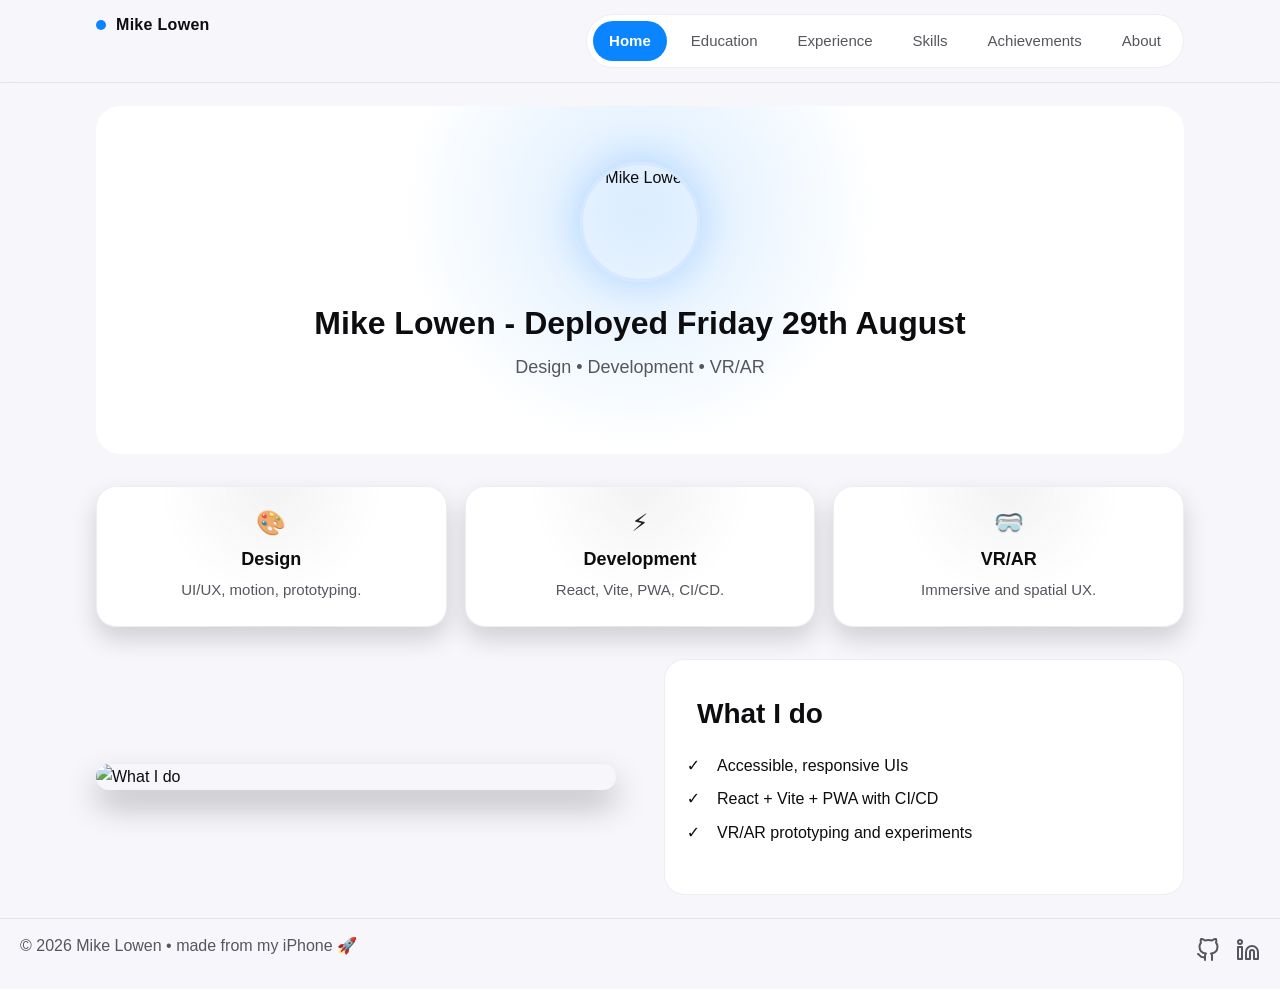
==== commit 7004185b: "Deploy (Vite build) from 84f6782967b9884d3362b381358e7d6802f81aa1" ====
--- a/index.html
+++ b/index.html
@@ -7,8 +7,8 @@
     <meta name="theme-color" media="(prefers-color-scheme: light)" content="#f7f7fb" />
     <link rel="icon" href="/favicon.svg" type="image/svg+xml" />
     <title>Mike Lowen — Portfolio</title>
-    <script type="module" crossorigin src="/assets/index-CCCHYTwJ.js"></script>
-    <link rel="stylesheet" crossorigin href="/assets/index-DVGrbCu_.css">
+    <script type="module" crossorigin src="/assets/index-lsboVqF1.js"></script>
+    <link rel="stylesheet" crossorigin href="/assets/index-I-Zmdn8u.css">
   <link rel="manifest" href="/manifest.webmanifest"></head>
   <body>
     <div id="root"></div>
--- a/assets/index-I-Zmdn8u.css
+++ b/assets/index-I-Zmdn8u.css
@@ -0,0 +1 @@
+[data-aos][data-aos][data-aos-duration="50"],body[data-aos-duration="50"] [data-aos]{transition-duration:50ms}[data-aos][data-aos][data-aos-delay="50"],body[data-aos-delay="50"] [data-aos]{transition-delay:0}[data-aos][data-aos][data-aos-delay="50"].aos-animate,body[data-aos-delay="50"] [data-aos].aos-animate{transition-delay:50ms}[data-aos][data-aos][data-aos-duration="100"],body[data-aos-duration="100"] [data-aos]{transition-duration:.1s}[data-aos][data-aos][data-aos-delay="100"],body[data-aos-delay="100"] [data-aos]{transition-delay:0}[data-aos][data-aos][data-aos-delay="100"].aos-animate,body[data-aos-delay="100"] [data-aos].aos-animate{transition-delay:.1s}[data-aos][data-aos][data-aos-duration="150"],body[data-aos-duration="150"] [data-aos]{transition-duration:.15s}[data-aos][data-aos][data-aos-delay="150"],body[data-aos-delay="150"] [data-aos]{transition-delay:0}[data-aos][data-aos][data-aos-delay="150"].aos-animate,body[data-aos-delay="150"] [data-aos].aos-animate{transition-delay:.15s}[data-aos][data-aos][data-aos-duration="200"],body[data-aos-duration="200"] [data-aos]{transition-duration:.2s}[data-aos][data-aos][data-aos-delay="200"],body[data-aos-delay="200"] [data-aos]{transition-delay:0}[data-aos][data-aos][data-aos-delay="200"].aos-animate,body[data-aos-delay="200"] [data-aos].aos-animate{transition-delay:.2s}[data-aos][data-aos][data-aos-duration="250"],body[data-aos-duration="250"] [data-aos]{transition-duration:.25s}[data-aos][data-aos][data-aos-delay="250"],body[data-aos-delay="250"] [data-aos]{transition-delay:0}[data-aos][data-aos][data-aos-delay="250"].aos-animate,body[data-aos-delay="250"] [data-aos].aos-animate{transition-delay:.25s}[data-aos][data-aos][data-aos-duration="300"],body[data-aos-duration="300"] [data-aos]{transition-duration:.3s}[data-aos][data-aos][data-aos-delay="300"],body[data-aos-delay="300"] [data-aos]{transition-delay:0}[data-aos][data-aos][data-aos-delay="300"].aos-animate,body[data-aos-delay="300"] [data-aos].aos-animate{transition-delay:.3s}[data-aos][data-aos][data-aos-duration="350"],body[data-aos-duration="350"] [data-aos]{transition-duration:.35s}[data-aos][data-aos][data-aos-delay="350"],body[data-aos-delay="350"] [data-aos]{transition-delay:0}[data-aos][data-aos][data-aos-delay="350"].aos-animate,body[data-aos-delay="350"] [data-aos].aos-animate{transition-delay:.35s}[data-aos][data-aos][data-aos-duration="400"],body[data-aos-duration="400"] [data-aos]{transition-duration:.4s}[data-aos][data-aos][data-aos-delay="400"],body[data-aos-delay="400"] [data-aos]{transition-delay:0}[data-aos][data-aos][data-aos-delay="400"].aos-animate,body[data-aos-delay="400"] [data-aos].aos-animate{transition-delay:.4s}[data-aos][data-aos][data-aos-duration="450"],body[data-aos-duration="450"] [data-aos]{transition-duration:.45s}[data-aos][data-aos][data-aos-delay="450"],body[data-aos-delay="450"] [data-aos]{transition-delay:0}[data-aos][data-aos][data-aos-delay="450"].aos-animate,body[data-aos-delay="450"] [data-aos].aos-animate{transition-delay:.45s}[data-aos][data-aos][data-aos-duration="500"],body[data-aos-duration="500"] [data-aos]{transition-duration:.5s}[data-aos][data-aos][data-aos-delay="500"],body[data-aos-delay="500"] [data-aos]{transition-delay:0}[data-aos][data-aos][data-aos-delay="500"].aos-animate,body[data-aos-delay="500"] [data-aos].aos-animate{transition-delay:.5s}[data-aos][data-aos][data-aos-duration="550"],body[data-aos-duration="550"] [data-aos]{transition-duration:.55s}[data-aos][data-aos][data-aos-delay="550"],body[data-aos-delay="550"] [data-aos]{transition-delay:0}[data-aos][data-aos][data-aos-delay="550"].aos-animate,body[data-aos-delay="550"] [data-aos].aos-animate{transition-delay:.55s}[data-aos][data-aos][data-aos-duration="600"],body[data-aos-duration="600"] [data-aos]{transition-duration:.6s}[data-aos][data-aos][data-aos-delay="600"],body[data-aos-delay="600"] [data-aos]{transition-delay:0}[data-aos][data-aos][data-aos-delay="600"].aos-animate,body[data-aos-delay="600"] [data-aos].aos-animate{transition-delay:.6s}[data-aos][data-aos][data-aos-duration="650"],body[data-aos-duration="650"] [data-aos]{transition-duration:.65s}[data-aos][data-aos][data-aos-delay="650"],body[data-aos-delay="650"] [data-aos]{transition-delay:0}[data-aos][data-aos][data-aos-delay="650"].aos-animate,body[data-aos-delay="650"] [data-aos].aos-animate{transition-delay:.65s}[data-aos][data-aos][data-aos-duration="700"],body[data-aos-duration="700"] [data-aos]{transition-duration:.7s}[data-aos][data-aos][data-aos-delay="700"],body[data-aos-delay="700"] [data-aos]{transition-delay:0}[data-aos][data-aos][data-aos-delay="700"].aos-animate,body[data-aos-delay="700"] [data-aos].aos-animate{transition-delay:.7s}[data-aos][data-aos][data-aos-duration="750"],body[data-aos-duration="750"] [data-aos]{transition-duration:.75s}[data-aos][data-aos][data-aos-delay="750"],body[data-aos-delay="750"] [data-aos]{transition-delay:0}[data-aos][data-aos][data-aos-delay="750"].aos-animate,body[data-aos-delay="750"] [data-aos].aos-animate{transition-delay:.75s}[data-aos][data-aos][data-aos-duration="800"],body[data-aos-duration="800"] [data-aos]{transition-duration:.8s}[data-aos][data-aos][data-aos-delay="800"],body[data-aos-delay="800"] [data-aos]{transition-delay:0}[data-aos][data-aos][data-aos-delay="800"].aos-animate,body[data-aos-delay="800"] [data-aos].aos-animate{transition-delay:.8s}[data-aos][data-aos][data-aos-duration="850"],body[data-aos-duration="850"] [data-aos]{transition-duration:.85s}[data-aos][data-aos][data-aos-delay="850"],body[data-aos-delay="850"] [data-aos]{transition-delay:0}[data-aos][data-aos][data-aos-delay="850"].aos-animate,body[data-aos-delay="850"] [data-aos].aos-animate{transition-delay:.85s}[data-aos][data-aos][data-aos-duration="900"],body[data-aos-duration="900"] [data-aos]{transition-duration:.9s}[data-aos][data-aos][data-aos-delay="900"],body[data-aos-delay="900"] [data-aos]{transition-delay:0}[data-aos][data-aos][data-aos-delay="900"].aos-animate,body[data-aos-delay="900"] [data-aos].aos-animate{transition-delay:.9s}[data-aos][data-aos][data-aos-duration="950"],body[data-aos-duration="950"] [data-aos]{transition-duration:.95s}[data-aos][data-aos][data-aos-delay="950"],body[data-aos-delay="950"] [data-aos]{transition-delay:0}[data-aos][data-aos][data-aos-delay="950"].aos-animate,body[data-aos-delay="950"] [data-aos].aos-animate{transition-delay:.95s}[data-aos][data-aos][data-aos-duration="1000"],body[data-aos-duration="1000"] [data-aos]{transition-duration:1s}[data-aos][data-aos][data-aos-delay="1000"],body[data-aos-delay="1000"] [data-aos]{transition-delay:0}[data-aos][data-aos][data-aos-delay="1000"].aos-animate,body[data-aos-delay="1000"] [data-aos].aos-animate{transition-delay:1s}[data-aos][data-aos][data-aos-duration="1050"],body[data-aos-duration="1050"] [data-aos]{transition-duration:1.05s}[data-aos][data-aos][data-aos-delay="1050"],body[data-aos-delay="1050"] [data-aos]{transition-delay:0}[data-aos][data-aos][data-aos-delay="1050"].aos-animate,body[data-aos-delay="1050"] [data-aos].aos-animate{transition-delay:1.05s}[data-aos][data-aos][data-aos-duration="1100"],body[data-aos-duration="1100"] [data-aos]{transition-duration:1.1s}[data-aos][data-aos][data-aos-delay="1100"],body[data-aos-delay="1100"] [data-aos]{transition-delay:0}[data-aos][data-aos][data-aos-delay="1100"].aos-animate,body[data-aos-delay="1100"] [data-aos].aos-animate{transition-delay:1.1s}[data-aos][data-aos][data-aos-duration="1150"],body[data-aos-duration="1150"] [data-aos]{transition-duration:1.15s}[data-aos][data-aos][data-aos-delay="1150"],body[data-aos-delay="1150"] [data-aos]{transition-delay:0}[data-aos][data-aos][data-aos-delay="1150"].aos-animate,body[data-aos-delay="1150"] [data-aos].aos-animate{transition-delay:1.15s}[data-aos][data-aos][data-aos-duration="1200"],body[data-aos-duration="1200"] [data-aos]{transition-duration:1.2s}[data-aos][data-aos][data-aos-delay="1200"],body[data-aos-delay="1200"] [data-aos]{transition-delay:0}[data-aos][data-aos][data-aos-delay="1200"].aos-animate,body[data-aos-delay="1200"] [data-aos].aos-animate{transition-delay:1.2s}[data-aos][data-aos][data-aos-duration="1250"],body[data-aos-duration="1250"] [data-aos]{transition-duration:1.25s}[data-aos][data-aos][data-aos-delay="1250"],body[data-aos-delay="1250"] [data-aos]{transition-delay:0}[data-aos][data-aos][data-aos-delay="1250"].aos-animate,body[data-aos-delay="1250"] [data-aos].aos-animate{transition-delay:1.25s}[data-aos][data-aos][data-aos-duration="1300"],body[data-aos-duration="1300"] [data-aos]{transition-duration:1.3s}[data-aos][data-aos][data-aos-delay="1300"],body[data-aos-delay="1300"] [data-aos]{transition-delay:0}[data-aos][data-aos][data-aos-delay="1300"].aos-animate,body[data-aos-delay="1300"] [data-aos].aos-animate{transition-delay:1.3s}[data-aos][data-aos][data-aos-duration="1350"],body[data-aos-duration="1350"] [data-aos]{transition-duration:1.35s}[data-aos][data-aos][data-aos-delay="1350"],body[data-aos-delay="1350"] [data-aos]{transition-delay:0}[data-aos][data-aos][data-aos-delay="1350"].aos-animate,body[data-aos-delay="1350"] [data-aos].aos-animate{transition-delay:1.35s}[data-aos][data-aos][data-aos-duration="1400"],body[data-aos-duration="1400"] [data-aos]{transition-duration:1.4s}[data-aos][data-aos][data-aos-delay="1400"],body[data-aos-delay="1400"] [data-aos]{transition-delay:0}[data-aos][data-aos][data-aos-delay="1400"].aos-animate,body[data-aos-delay="1400"] [data-aos].aos-animate{transition-delay:1.4s}[data-aos][data-aos][data-aos-duration="1450"],body[data-aos-duration="1450"] [data-aos]{transition-duration:1.45s}[data-aos][data-aos][data-aos-delay="1450"],body[data-aos-delay="1450"] [data-aos]{transition-delay:0}[data-aos][data-aos][data-aos-delay="1450"].aos-animate,body[data-aos-delay="1450"] [data-aos].aos-animate{transition-delay:1.45s}[data-aos][data-aos][data-aos-duration="1500"],body[data-aos-duration="1500"] [data-aos]{transition-duration:1.5s}[data-aos][data-aos][data-aos-delay="1500"],body[data-aos-delay="1500"] [data-aos]{transition-delay:0}[data-aos][data-aos][data-aos-delay="1500"].aos-animate,body[data-aos-delay="1500"] [data-aos].aos-animate{transition-delay:1.5s}[data-aos][data-aos][data-aos-duration="1550"],body[data-aos-duration="1550"] [data-aos]{transition-duration:1.55s}[data-aos][data-aos][data-aos-delay="1550"],body[data-aos-delay="1550"] [data-aos]{transition-delay:0}[data-aos][data-aos][data-aos-delay="1550"].aos-animate,body[data-aos-delay="1550"] [data-aos].aos-animate{transition-delay:1.55s}[data-aos][data-aos][data-aos-duration="1600"],body[data-aos-duration="1600"] [data-aos]{transition-duration:1.6s}[data-aos][data-aos][data-aos-delay="1600"],body[data-aos-delay="1600"] [data-aos]{transition-delay:0}[data-aos][data-aos][data-aos-delay="1600"].aos-animate,body[data-aos-delay="1600"] [data-aos].aos-animate{transition-delay:1.6s}[data-aos][data-aos][data-aos-duration="1650"],body[data-aos-duration="1650"] [data-aos]{transition-duration:1.65s}[data-aos][data-aos][data-aos-delay="1650"],body[data-aos-delay="1650"] [data-aos]{transition-delay:0}[data-aos][data-aos][data-aos-delay="1650"].aos-animate,body[data-aos-delay="1650"] [data-aos].aos-animate{transition-delay:1.65s}[data-aos][data-aos][data-aos-duration="1700"],body[data-aos-duration="1700"] [data-aos]{transition-duration:1.7s}[data-aos][data-aos][data-aos-delay="1700"],body[data-aos-delay="1700"] [data-aos]{transition-delay:0}[data-aos][data-aos][data-aos-delay="1700"].aos-animate,body[data-aos-delay="1700"] [data-aos].aos-animate{transition-delay:1.7s}[data-aos][data-aos][data-aos-duration="1750"],body[data-aos-duration="1750"] [data-aos]{transition-duration:1.75s}[data-aos][data-aos][data-aos-delay="1750"],body[data-aos-delay="1750"] [data-aos]{transition-delay:0}[data-aos][data-aos][data-aos-delay="1750"].aos-animate,body[data-aos-delay="1750"] [data-aos].aos-animate{transition-delay:1.75s}[data-aos][data-aos][data-aos-duration="1800"],body[data-aos-duration="1800"] [data-aos]{transition-duration:1.8s}[data-aos][data-aos][data-aos-delay="1800"],body[data-aos-delay="1800"] [data-aos]{transition-delay:0}[data-aos][data-aos][data-aos-delay="1800"].aos-animate,body[data-aos-delay="1800"] [data-aos].aos-animate{transition-delay:1.8s}[data-aos][data-aos][data-aos-duration="1850"],body[data-aos-duration="1850"] [data-aos]{transition-duration:1.85s}[data-aos][data-aos][data-aos-delay="1850"],body[data-aos-delay="1850"] [data-aos]{transition-delay:0}[data-aos][data-aos][data-aos-delay="1850"].aos-animate,body[data-aos-delay="1850"] [data-aos].aos-animate{transition-delay:1.85s}[data-aos][data-aos][data-aos-duration="1900"],body[data-aos-duration="1900"] [data-aos]{transition-duration:1.9s}[data-aos][data-aos][data-aos-delay="1900"],body[data-aos-delay="1900"] [data-aos]{transition-delay:0}[data-aos][data-aos][data-aos-delay="1900"].aos-animate,body[data-aos-delay="1900"] [data-aos].aos-animate{transition-delay:1.9s}[data-aos][data-aos][data-aos-duration="1950"],body[data-aos-duration="1950"] [data-aos]{transition-duration:1.95s}[data-aos][data-aos][data-aos-delay="1950"],body[data-aos-delay="1950"] [data-aos]{transition-delay:0}[data-aos][data-aos][data-aos-delay="1950"].aos-animate,body[data-aos-delay="1950"] [data-aos].aos-animate{transition-delay:1.95s}[data-aos][data-aos][data-aos-duration="2000"],body[data-aos-duration="2000"] [data-aos]{transition-duration:2s}[data-aos][data-aos][data-aos-delay="2000"],body[data-aos-delay="2000"] [data-aos]{transition-delay:0}[data-aos][data-aos][data-aos-delay="2000"].aos-animate,body[data-aos-delay="2000"] [data-aos].aos-animate{transition-delay:2s}[data-aos][data-aos][data-aos-duration="2050"],body[data-aos-duration="2050"] [data-aos]{transition-duration:2.05s}[data-aos][data-aos][data-aos-delay="2050"],body[data-aos-delay="2050"] [data-aos]{transition-delay:0}[data-aos][data-aos][data-aos-delay="2050"].aos-animate,body[data-aos-delay="2050"] [data-aos].aos-animate{transition-delay:2.05s}[data-aos][data-aos][data-aos-duration="2100"],body[data-aos-duration="2100"] [data-aos]{transition-duration:2.1s}[data-aos][data-aos][data-aos-delay="2100"],body[data-aos-delay="2100"] [data-aos]{transition-delay:0}[data-aos][data-aos][data-aos-delay="2100"].aos-animate,body[data-aos-delay="2100"] [data-aos].aos-animate{transition-delay:2.1s}[data-aos][data-aos][data-aos-duration="2150"],body[data-aos-duration="2150"] [data-aos]{transition-duration:2.15s}[data-aos][data-aos][data-aos-delay="2150"],body[data-aos-delay="2150"] [data-aos]{transition-delay:0}[data-aos][data-aos][data-aos-delay="2150"].aos-animate,body[data-aos-delay="2150"] [data-aos].aos-animate{transition-delay:2.15s}[data-aos][data-aos][data-aos-duration="2200"],body[data-aos-duration="2200"] [data-aos]{transition-duration:2.2s}[data-aos][data-aos][data-aos-delay="2200"],body[data-aos-delay="2200"] [data-aos]{transition-delay:0}[data-aos][data-aos][data-aos-delay="2200"].aos-animate,body[data-aos-delay="2200"] [data-aos].aos-animate{transition-delay:2.2s}[data-aos][data-aos][data-aos-duration="2250"],body[data-aos-duration="2250"] [data-aos]{transition-duration:2.25s}[data-aos][data-aos][data-aos-delay="2250"],body[data-aos-delay="2250"] [data-aos]{transition-delay:0}[data-aos][data-aos][data-aos-delay="2250"].aos-animate,body[data-aos-delay="2250"] [data-aos].aos-animate{transition-delay:2.25s}[data-aos][data-aos][data-aos-duration="2300"],body[data-aos-duration="2300"] [data-aos]{transition-duration:2.3s}[data-aos][data-aos][data-aos-delay="2300"],body[data-aos-delay="2300"] [data-aos]{transition-delay:0}[data-aos][data-aos][data-aos-delay="2300"].aos-animate,body[data-aos-delay="2300"] [data-aos].aos-animate{transition-delay:2.3s}[data-aos][data-aos][data-aos-duration="2350"],body[data-aos-duration="2350"] [data-aos]{transition-duration:2.35s}[data-aos][data-aos][data-aos-delay="2350"],body[data-aos-delay="2350"] [data-aos]{transition-delay:0}[data-aos][data-aos][data-aos-delay="2350"].aos-animate,body[data-aos-delay="2350"] [data-aos].aos-animate{transition-delay:2.35s}[data-aos][data-aos][data-aos-duration="2400"],body[data-aos-duration="2400"] [data-aos]{transition-duration:2.4s}[data-aos][data-aos][data-aos-delay="2400"],body[data-aos-delay="2400"] [data-aos]{transition-delay:0}[data-aos][data-aos][data-aos-delay="2400"].aos-animate,body[data-aos-delay="2400"] [data-aos].aos-animate{transition-delay:2.4s}[data-aos][data-aos][data-aos-duration="2450"],body[data-aos-duration="2450"] [data-aos]{transition-duration:2.45s}[data-aos][data-aos][data-aos-delay="2450"],body[data-aos-delay="2450"] [data-aos]{transition-delay:0}[data-aos][data-aos][data-aos-delay="2450"].aos-animate,body[data-aos-delay="2450"] [data-aos].aos-animate{transition-delay:2.45s}[data-aos][data-aos][data-aos-duration="2500"],body[data-aos-duration="2500"] [data-aos]{transition-duration:2.5s}[data-aos][data-aos][data-aos-delay="2500"],body[data-aos-delay="2500"] [data-aos]{transition-delay:0}[data-aos][data-aos][data-aos-delay="2500"].aos-animate,body[data-aos-delay="2500"] [data-aos].aos-animate{transition-delay:2.5s}[data-aos][data-aos][data-aos-duration="2550"],body[data-aos-duration="2550"] [data-aos]{transition-duration:2.55s}[data-aos][data-aos][data-aos-delay="2550"],body[data-aos-delay="2550"] [data-aos]{transition-delay:0}[data-aos][data-aos][data-aos-delay="2550"].aos-animate,body[data-aos-delay="2550"] [data-aos].aos-animate{transition-delay:2.55s}[data-aos][data-aos][data-aos-duration="2600"],body[data-aos-duration="2600"] [data-aos]{transition-duration:2.6s}[data-aos][data-aos][data-aos-delay="2600"],body[data-aos-delay="2600"] [data-aos]{transition-delay:0}[data-aos][data-aos][data-aos-delay="2600"].aos-animate,body[data-aos-delay="2600"] [data-aos].aos-animate{transition-delay:2.6s}[data-aos][data-aos][data-aos-duration="2650"],body[data-aos-duration="2650"] [data-aos]{transition-duration:2.65s}[data-aos][data-aos][data-aos-delay="2650"],body[data-aos-delay="2650"] [data-aos]{transition-delay:0}[data-aos][data-aos][data-aos-delay="2650"].aos-animate,body[data-aos-delay="2650"] [data-aos].aos-animate{transition-delay:2.65s}[data-aos][data-aos][data-aos-duration="2700"],body[data-aos-duration="2700"] [data-aos]{transition-duration:2.7s}[data-aos][data-aos][data-aos-delay="2700"],body[data-aos-delay="2700"] [data-aos]{transition-delay:0}[data-aos][data-aos][data-aos-delay="2700"].aos-animate,body[data-aos-delay="2700"] [data-aos].aos-animate{transition-delay:2.7s}[data-aos][data-aos][data-aos-duration="2750"],body[data-aos-duration="2750"] [data-aos]{transition-duration:2.75s}[data-aos][data-aos][data-aos-delay="2750"],body[data-aos-delay="2750"] [data-aos]{transition-delay:0}[data-aos][data-aos][data-aos-delay="2750"].aos-animate,body[data-aos-delay="2750"] [data-aos].aos-animate{transition-delay:2.75s}[data-aos][data-aos][data-aos-duration="2800"],body[data-aos-duration="2800"] [data-aos]{transition-duration:2.8s}[data-aos][data-aos][data-aos-delay="2800"],body[data-aos-delay="2800"] [data-aos]{transition-delay:0}[data-aos][data-aos][data-aos-delay="2800"].aos-animate,body[data-aos-delay="2800"] [data-aos].aos-animate{transition-delay:2.8s}[data-aos][data-aos][data-aos-duration="2850"],body[data-aos-duration="2850"] [data-aos]{transition-duration:2.85s}[data-aos][data-aos][data-aos-delay="2850"],body[data-aos-delay="2850"] [data-aos]{transition-delay:0}[data-aos][data-aos][data-aos-delay="2850"].aos-animate,body[data-aos-delay="2850"] [data-aos].aos-animate{transition-delay:2.85s}[data-aos][data-aos][data-aos-duration="2900"],body[data-aos-duration="2900"] [data-aos]{transition-duration:2.9s}[data-aos][data-aos][data-aos-delay="2900"],body[data-aos-delay="2900"] [data-aos]{transition-delay:0}[data-aos][data-aos][data-aos-delay="2900"].aos-animate,body[data-aos-delay="2900"] [data-aos].aos-animate{transition-delay:2.9s}[data-aos][data-aos][data-aos-duration="2950"],body[data-aos-duration="2950"] [data-aos]{transition-duration:2.95s}[data-aos][data-aos][data-aos-delay="2950"],body[data-aos-delay="2950"] [data-aos]{transition-delay:0}[data-aos][data-aos][data-aos-delay="2950"].aos-animate,body[data-aos-delay="2950"] [data-aos].aos-animate{transition-delay:2.95s}[data-aos][data-aos][data-aos-duration="3000"],body[data-aos-duration="3000"] [data-aos]{transition-duration:3s}[data-aos][data-aos][data-aos-delay="3000"],body[data-aos-delay="3000"] [data-aos]{transition-delay:0}[data-aos][data-aos][data-aos-delay="3000"].aos-animate,body[data-aos-delay="3000"] [data-aos].aos-animate{transition-delay:3s}[data-aos][data-aos][data-aos-easing=linear],body[data-aos-easing=linear] [data-aos]{transition-timing-function:cubic-bezier(.25,.25,.75,.75)}[data-aos][data-aos][data-aos-easing=ease],body[data-aos-easing=ease] [data-aos]{transition-timing-function:ease}[data-aos][data-aos][data-aos-easing=ease-in],body[data-aos-easing=ease-in] [data-aos]{transition-timing-function:ease-in}[data-aos][data-aos][data-aos-easing=ease-out],body[data-aos-easing=ease-out] [data-aos]{transition-timing-function:ease-out}[data-aos][data-aos][data-aos-easing=ease-in-out],body[data-aos-easing=ease-in-out] [data-aos]{transition-timing-function:ease-in-out}[data-aos][data-aos][data-aos-easing=ease-in-back],body[data-aos-easing=ease-in-back] [data-aos]{transition-timing-function:cubic-bezier(.6,-.28,.735,.045)}[data-aos][data-aos][data-aos-easing=ease-out-back],body[data-aos-easing=ease-out-back] [data-aos]{transition-timing-function:cubic-bezier(.175,.885,.32,1.275)}[data-aos][data-aos][data-aos-easing=ease-in-out-back],body[data-aos-easing=ease-in-out-back] [data-aos]{transition-timing-function:cubic-bezier(.68,-.55,.265,1.55)}[data-aos][data-aos][data-aos-easing=ease-in-sine],body[data-aos-easing=ease-in-sine] [data-aos]{transition-timing-function:cubic-bezier(.47,0,.745,.715)}[data-aos][data-aos][data-aos-easing=ease-out-sine],body[data-aos-easing=ease-out-sine] [data-aos]{transition-timing-function:cubic-bezier(.39,.575,.565,1)}[data-aos][data-aos][data-aos-easing=ease-in-out-sine],body[data-aos-easing=ease-in-out-sine] [data-aos]{transition-timing-function:cubic-bezier(.445,.05,.55,.95)}[data-aos][data-aos][data-aos-easing=ease-in-quad],body[data-aos-easing=ease-in-quad] [data-aos]{transition-timing-function:cubic-bezier(.55,.085,.68,.53)}[data-aos][data-aos][data-aos-easing=ease-out-quad],body[data-aos-easing=ease-out-quad] [data-aos]{transition-timing-function:cubic-bezier(.25,.46,.45,.94)}[data-aos][data-aos][data-aos-easing=ease-in-out-quad],body[data-aos-easing=ease-in-out-quad] [data-aos]{transition-timing-function:cubic-bezier(.455,.03,.515,.955)}[data-aos][data-aos][data-aos-easing=ease-in-cubic],body[data-aos-easing=ease-in-cubic] [data-aos]{transition-timing-function:cubic-bezier(.55,.085,.68,.53)}[data-aos][data-aos][data-aos-easing=ease-out-cubic],body[data-aos-easing=ease-out-cubic] [data-aos]{transition-timing-function:cubic-bezier(.25,.46,.45,.94)}[data-aos][data-aos][data-aos-easing=ease-in-out-cubic],body[data-aos-easing=ease-in-out-cubic] [data-aos]{transition-timing-function:cubic-bezier(.455,.03,.515,.955)}[data-aos][data-aos][data-aos-easing=ease-in-quart],body[data-aos-easing=ease-in-quart] [data-aos]{transition-timing-function:cubic-bezier(.55,.085,.68,.53)}[data-aos][data-aos][data-aos-easing=ease-out-quart],body[data-aos-easing=ease-out-quart] [data-aos]{transition-timing-function:cubic-bezier(.25,.46,.45,.94)}[data-aos][data-aos][data-aos-easing=ease-in-out-quart],body[data-aos-easing=ease-in-out-quart] [data-aos]{transition-timing-function:cubic-bezier(.455,.03,.515,.955)}[data-aos^=fade][data-aos^=fade]{opacity:0;transition-property:opacity,transform}[data-aos^=fade][data-aos^=fade].aos-animate{opacity:1;transform:translateZ(0)}[data-aos=fade-up]{transform:translate3d(0,100px,0)}[data-aos=fade-down]{transform:translate3d(0,-100px,0)}[data-aos=fade-right]{transform:translate3d(-100px,0,0)}[data-aos=fade-left]{transform:translate3d(100px,0,0)}[data-aos=fade-up-right]{transform:translate3d(-100px,100px,0)}[data-aos=fade-up-left]{transform:translate3d(100px,100px,0)}[data-aos=fade-down-right]{transform:translate3d(-100px,-100px,0)}[data-aos=fade-down-left]{transform:translate3d(100px,-100px,0)}[data-aos^=zoom][data-aos^=zoom]{opacity:0;transition-property:opacity,transform}[data-aos^=zoom][data-aos^=zoom].aos-animate{opacity:1;transform:translateZ(0) scale(1)}[data-aos=zoom-in]{transform:scale(.6)}[data-aos=zoom-in-up]{transform:translate3d(0,100px,0) scale(.6)}[data-aos=zoom-in-down]{transform:translate3d(0,-100px,0) scale(.6)}[data-aos=zoom-in-right]{transform:translate3d(-100px,0,0) scale(.6)}[data-aos=zoom-in-left]{transform:translate3d(100px,0,0) scale(.6)}[data-aos=zoom-out]{transform:scale(1.2)}[data-aos=zoom-out-up]{transform:translate3d(0,100px,0) scale(1.2)}[data-aos=zoom-out-down]{transform:translate3d(0,-100px,0) scale(1.2)}[data-aos=zoom-out-right]{transform:translate3d(-100px,0,0) scale(1.2)}[data-aos=zoom-out-left]{transform:translate3d(100px,0,0) scale(1.2)}[data-aos^=slide][data-aos^=slide]{transition-property:transform}[data-aos^=slide][data-aos^=slide].aos-animate{transform:translateZ(0)}[data-aos=slide-up]{transform:translate3d(0,100%,0)}[data-aos=slide-down]{transform:translate3d(0,-100%,0)}[data-aos=slide-right]{transform:translate3d(-100%,0,0)}[data-aos=slide-left]{transform:translate3d(100%,0,0)}[data-aos^=flip][data-aos^=flip]{backface-visibility:hidden;transition-property:transform}[data-aos=flip-left]{transform:perspective(2500px) rotateY(-100deg)}[data-aos=flip-left].aos-animate{transform:perspective(2500px) rotateY(0)}[data-aos=flip-right]{transform:perspective(2500px) rotateY(100deg)}[data-aos=flip-right].aos-animate{transform:perspective(2500px) rotateY(0)}[data-aos=flip-up]{transform:perspective(2500px) rotateX(-100deg)}[data-aos=flip-up].aos-animate{transform:perspective(2500px) rotateX(0)}[data-aos=flip-down]{transform:perspective(2500px) rotateX(100deg)}[data-aos=flip-down].aos-animate{transform:perspective(2500px) rotateX(0)}.site-header{position:sticky;top:0;z-index:1000;padding:12px 0;background:color-mix(in oklab,var(--bg) 86%,transparent);-webkit-backdrop-filter:saturate(1.3) blur(8px);backdrop-filter:saturate(1.3) blur(8px);border-bottom:1px solid rgba(128,128,160,.16)}.site-header__inner{display:flex;align-items:center;justify-content:space-between;gap:16px}.site-brand a{color:var(--fg);text-decoration:none;font-weight:800;letter-spacing:.3px;display:inline-flex;align-items:center;gap:10px}.brand-dot{width:10px;height:10px;border-radius:50%;background:var(--accent)}.site-nav{display:flex;align-items:center;gap:8px;background-color:var(--card);padding:6px;border-radius:99px;border:1px solid rgba(128,128,160,.14)}.site-nav a{color:var(--muted);text-decoration:none;white-space:nowrap;padding:8px 16px;border-radius:99px;font-size:15px;font-weight:500;transition:background-color .2s ease-out,color .2s ease-out}.site-nav a:hover{color:var(--fg)}.site-nav a.active{color:#fff;background-color:var(--accent);font-weight:600}.site-nav a:after{display:none}.nav-toggle{display:none;-webkit-appearance:none;-moz-appearance:none;appearance:none;border:0;background:none;padding:8px;margin-left:auto;cursor:pointer}.nav-toggle-bar{display:block;width:22px;height:2px;margin:4px 0;background:var(--fg);border-radius:2px}@media (max-width: 900px){.nav-toggle{display:inline-flex}.site-nav{display:none}.site-nav.is-open{display:grid;position:fixed;inset:65px 16px auto 16px;gap:10px;padding:16px;background:var(--card);border:1px solid rgba(128,128,160,.14);border-radius:16px;box-shadow:0 10px 30px #00000040;animation:fadeIn .2s ease-out}.site-nav a{padding:10px}.site-nav a.active{background-color:color-mix(in oklab,var(--accent) 30%,transparent);color:var(--fg)}body.menu-open{overflow:hidden}}.site-footer{display:flex;justify-content:space-between;align-items:center;padding:24px 35px}.social-links{display:flex;gap:16px}.social-link{color:var(--muted);transition:color .2s ease}.social-link:hover{color:var(--fg)}@media (max-width: 768px){.site-footer{display:flex;flex-direction:column;justify-content:center;align-items:center;gap:16px}.social-links{margin-top:8px}.social-link{margin:0 12px}}.hero{display:grid;place-items:center;text-align:center;padding:clamp(28px,6vw,56px);background:radial-gradient(circle at 50% 30%,color-mix(in oklab,var(--accent) 15%,transparent) 0%,transparent 40%),var(--card);border-radius:24px}.hero .pfp-lg{width:clamp(90px,12vw,120px);height:clamp(90px,12vw,120px);border-radius:50%;object-fit:cover;border:3px solid color-mix(in oklab,var(--accent) 20%,var(--card));box-shadow:0 0 40px color-mix(in oklab,var(--accent) 25%,transparent)}.hero h2{margin:16px 0 0;font-size:clamp(24px,3vw,32px);font-weight:700}.hero .sub{margin-top:4px;color:var(--muted);font-size:clamp(16px,1.8vw,18px)}.card-row{display:grid;gap:clamp(12px,2vw,18px);grid-template-columns:repeat(3,minmax(0,1fr))}@media (max-width: 980px){.card-row{grid-template-columns:1fr 1fr}}@media (max-width: 640px){.card-row{grid-template-columns:1fr}}.card.card--pill{text-align:center;padding:clamp(20px,2.5vw,24px);background:radial-gradient(circle at 50% 0%,color-mix(in oklab,var(--fg) 5%,transparent) 0%,transparent 50%),var(--card)}.card.card--pill h3{margin:10px 0 4px;font-size:clamp(16px,1.8vw,18px);font-weight:600}.card.card--pill p{color:var(--muted);font-size:15px;margin:0}.card .glyph{font-size:24px;opacity:.9;line-height:1}.content-image-split{display:grid;grid-template-columns:1fr 1fr;gap:clamp(24px,4vw,48px);align-items:center;width:100%;margin:0 auto}.content-image-split.reversed-true .content-image-split__img-col{order:2}.content-image-split__img{display:block;width:100%;height:auto;border-radius:16px;box-shadow:0 16px 32px #00000040}.content-image-split__content-col{padding:clamp(24px,3vw,32px);background:var(--card);border:1px solid rgba(128,128,160,.14);border-radius:20px}.content-image-split__list{list-style-type:"✓  ";padding-left:12px;margin-top:var(--space-3)}.content-image-split__list li{padding-left:8px;margin-bottom:8px}@media (max-width: 768px){.content-image-split{grid-template-columns:1fr;gap:24px}.content-image-split.reversed-true .content-image-split__img-col{order:0}}.youtube-video{margin:0 auto;max-width:80%;padding:0 0 60px}.youtube-video__title,.youtube-video__description{text-align:center}.youtube-video__video-wrapper{width:100%}lite-youtube{margin:0 auto}.iframe-element{display:flex;flex-wrap:wrap;margin:0 auto 45px;max-width:70%}.iframe-element.reversed-true{flex-direction:row-reverse}.iframe-element__content{display:flex;justify-content:start;align-items:center;width:50%}.iframe-element__content.align-end-true{justify-content:end}.iframe-element__iframe,.iframe-element__description{margin:0 15px}@media (max-width: 768px){.iframe-element{max-width:80%}.iframe-element.reversed-true{flex-direction:column}.iframe-element__content{flex-direction:column;width:100%}.iframe-element__iframe{margin:0 15px 20px}}.achievements-grid{display:grid;grid-template-columns:1.2fr 1fr;gap:clamp(16px,2.2vw,24px);align-items:start}@media (max-width: 920px){.achievements-grid{grid-template-columns:1fr}}.media-box{background:var(--card);border:1px solid rgba(128,128,160,.14);border-radius:18px;padding:clamp(12px,2vw,16px);box-shadow:0 10px 30px #0000002e}.media-box iframe{width:100%;aspect-ratio:16 / 9;height:auto;border:0;border-radius:12px}:root{--bg:#0c0c0e;--fg:#ffffff;--muted:#b8b8bd;--card:#141418;--accent:#0a84ff;--container:1120px;--space-1:8px;--space-2:12px;--space-3:16px;--space-4:24px;--space-5:32px;--space-6:48px}@media (prefers-color-scheme: light){:root{--bg:#f7f7fb;--fg:#0d0d10;--muted:#55565e;--card:#ffffff;--accent:#0a84ff}}*{box-sizing:border-box}html,body,#root{height:100%}html{background:var(--bg)}body{margin:0;background:var(--bg);color:var(--fg);font:16px ui-sans-serif,-apple-system,BlinkMacSystemFont,Segoe UI,Roboto,Arial,system-ui;-webkit-font-smoothing:antialiased;line-height:1.6;overflow-x:hidden}.site{min-height:100svh;display:flex;flex-direction:column;background:var(--bg)}@keyframes fadeIn{0%{opacity:0;transform:translateY(8px)}to{opacity:1;transform:translateY(0)}}.site-main{flex:1 0 auto;padding:clamp(16px,2.6vh,40px) 0;animation:fadeIn .4s ease-out}.section{max-width:var(--container);margin:0 auto;padding:0 var(--space-3)}.section>*:not(:last-child){margin-bottom:var(--space-5)}h1,h2,h3{margin:0 0 var(--space-3)}h1{font-size:clamp(28px,3.8vw,40px);letter-spacing:.2px}h2{font-size:clamp(22px,2.6vw,28px)}p{margin:0 0 var(--space-3)}.site img,.site video{max-width:100%;height:auto;display:block}.card{background:var(--card);border:1px solid rgba(128,128,160,.14);border-radius:20px;padding:22px;box-shadow:0 12px 24px #00000029;transition:transform .2s ease-out,box-shadow .2s ease-out}.card:hover{transform:translateY(-4px);box-shadow:0 16px 32px #0003}.card__header{display:flex;justify-content:space-between;align-items:baseline;gap:16px;margin-bottom:8px;flex-wrap:wrap}.card__header h3{margin-bottom:0}.card__meta{font-size:14px;color:var(--muted);white-space:nowrap}.card__body p:last-child,.card__body ul:last-child{margin-bottom:0}.stack{display:grid;gap:16px}.grid-2{display:grid;gap:18px;grid-template-columns:1fr}@media (min-width:860px){.grid-2{grid-template-columns:1fr 1fr}}.grid-3{display:grid;gap:18px;grid-template-columns:1fr}@media (min-width:780px){.grid-3{grid-template-columns:repeat(3,1fr)}}.chips{margin-top:10px}.chip{display:inline-block;padding:8px 12px;border-radius:999px;border:1px solid rgba(128,128,160,.2);margin:4px 6px 0 0;font-size:13px;color:var(--muted)}.list{margin:10px 0 0 18px}.list li{padding-left:4px}.btn{display:inline-flex;align-items:center;gap:8px;padding:10px 14px;border-radius:12px;background:var(--accent);color:#fff;font-weight:600;border:1px solid color-mix(in oklab,var(--accent) 80%,black);box-shadow:0 6px 16px #0a84ff59;text-decoration:none}.btn:hover{filter:brightness(1.06)}a.link{color:var(--accent);text-decoration:underline;text-underline-offset:3px}.site-footer{border-top:1px solid rgba(128,128,160,.16);padding:14px 20px;text-align:center;color:var(--muted)}.section,.card{word-wrap:break-word;overflow-wrap:anywhere}@media (max-width:600px){.card{border-radius:18px}}
